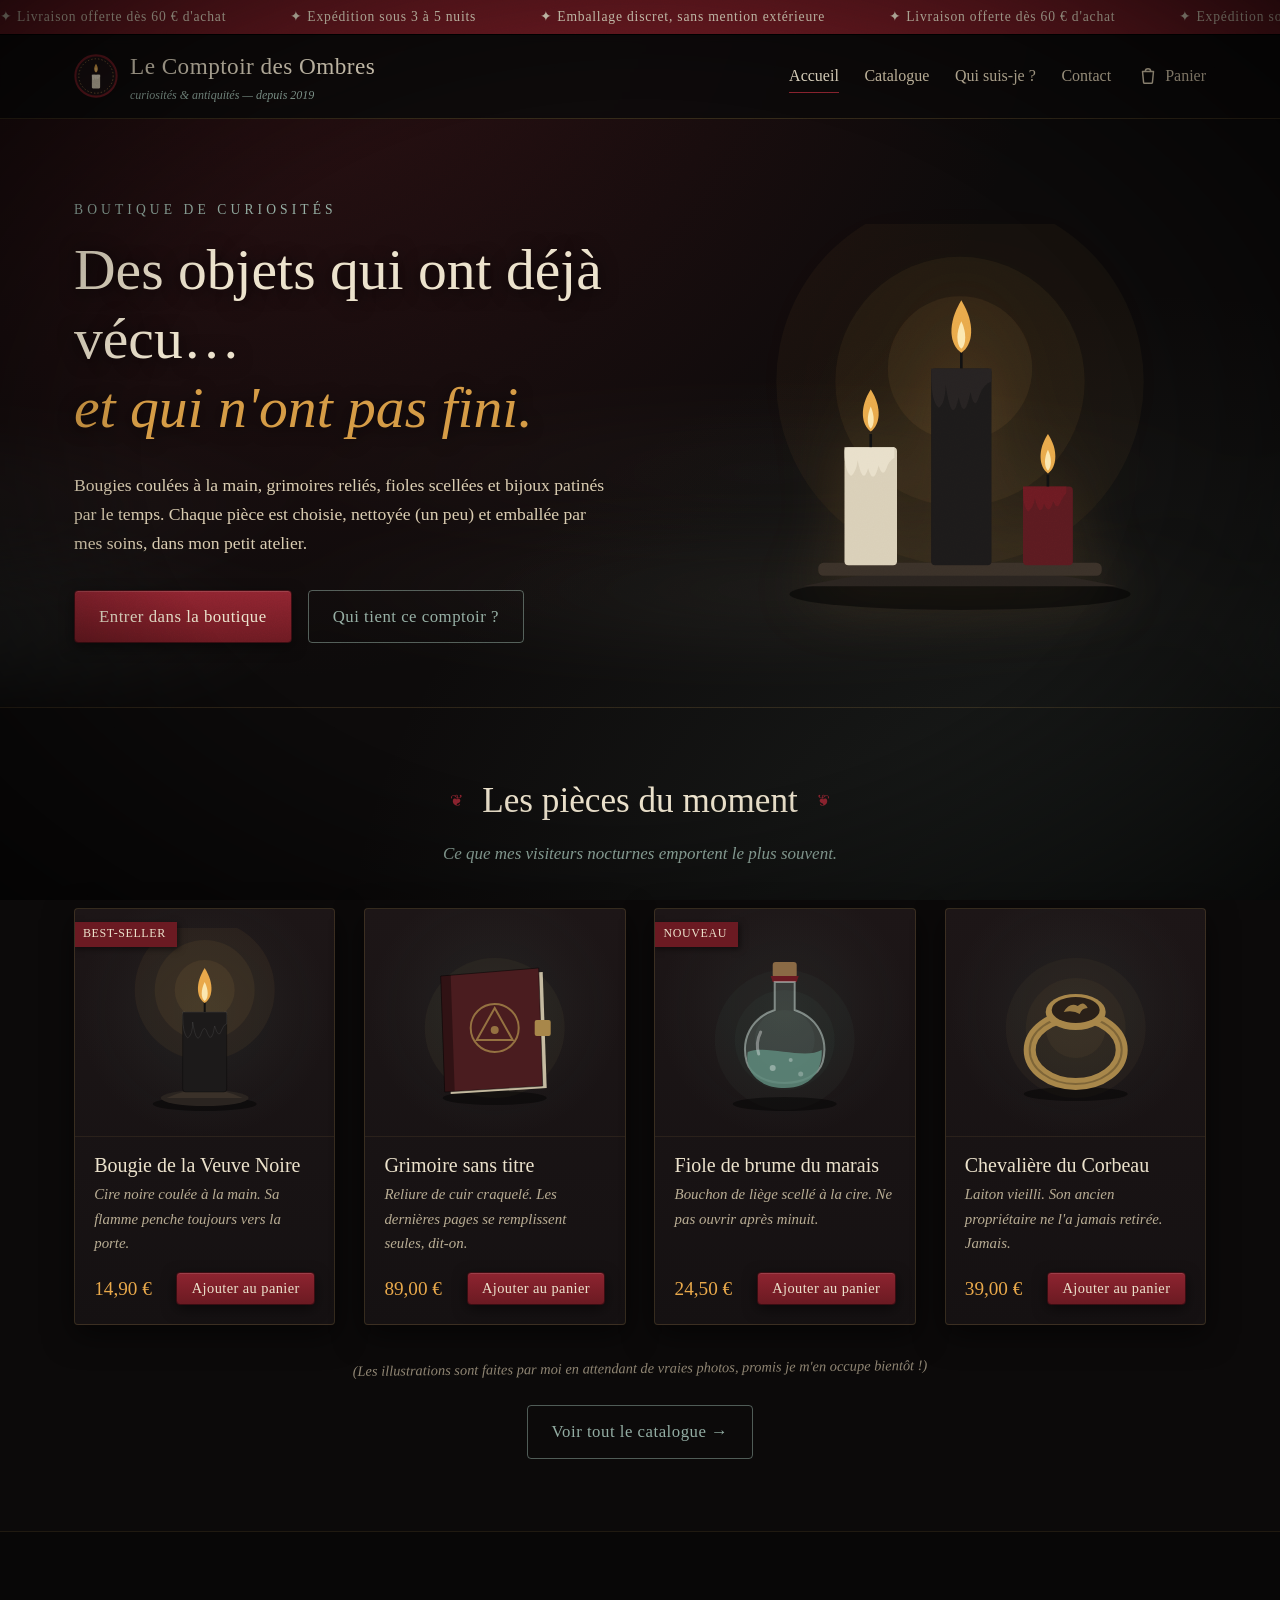
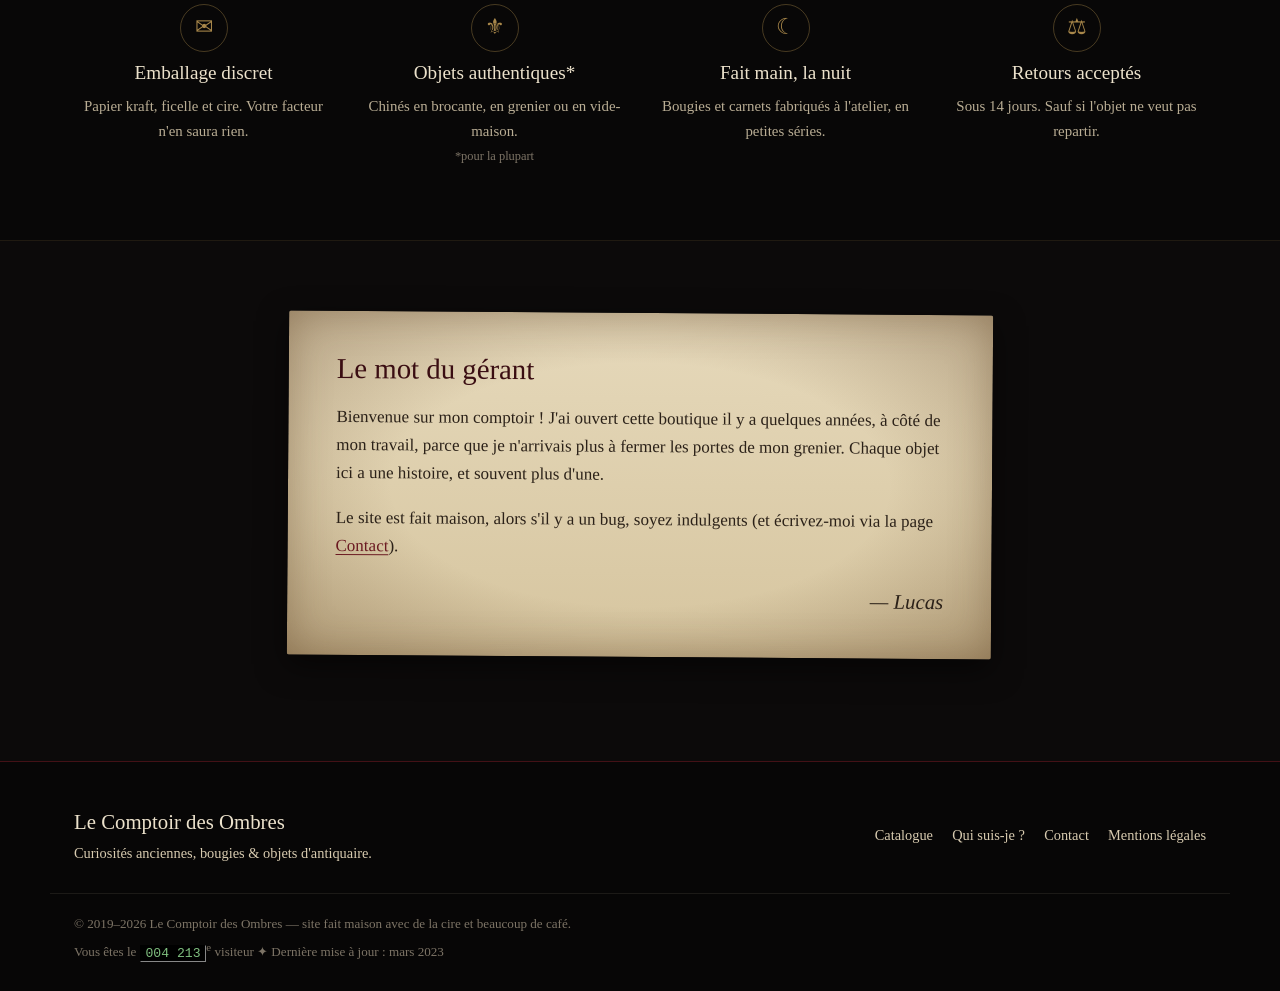
==== boutique/index.html @ b3c8a5d5 "Page E-commerce YDAYS Ynov B3" ====
<!DOCTYPE html>
<html lang="fr">
<head>
  <meta charset="UTF-8">
  <meta name="viewport" content="width=device-width, initial-scale=1.0">
  <title>Le Comptoir des Ombres — Curiosités anciennes &amp; objets d'antiquaire</title>
  <meta name="description" content="Bougies, grimoires, fioles et bijoux vieillis. Des objets qui ont déjà vécu.">
  <link rel="icon" href="img/logo.svg" type="image/svg+xml">
  <link rel="stylesheet" href="css/style.css">
</head>
<body>

  <!-- ===== Bandeau défilant (promo) ===== -->
  <div class="bandeau-promo" aria-label="Informations livraison">
    <div class="bandeau-defile">
      <span>✦ Livraison offerte dès 60 € d'achat</span>
      <span>✦ Expédition sous 3 à 5 nuits</span>
      <span>✦ Emballage discret, sans mention extérieure</span>
      <span>✦ Livraison offerte dès 60 € d'achat</span>
      <span>✦ Expédition sous 3 à 5 nuits</span>
      <span>✦ Emballage discret, sans mention extérieure</span>
    </div>
  </div>

  <!-- ===== En-tête : logo, menu, panier ===== -->
  <header class="entete">
    <div class="conteneur entete-interieur">
      <a class="logo" href="index.html">
        <img src="img/logo.svg" alt="" width="44" height="44">
        <span class="logo-texte">
          <span class="logo-nom">Le Comptoir des Ombres</span>
          <span class="logo-sous">curiosités &amp; antiquités — depuis 2019</span>
        </span>
      </a>

      <button class="bouton-menu" type="button" aria-expanded="false" aria-controls="nav-principale">
        <span aria-hidden="true">☰</span> Menu
      </button>

      <nav class="nav-principale" id="nav-principale" aria-label="Navigation principale">
        <a href="index.html">Accueil</a>
        <a href="catalogue.html">Catalogue</a>
        <a href="a-propos.html">Qui suis-je ?</a>
        <a href="contact.html">Contact</a>
        <a class="lien-panier" href="panier.html" aria-label="Panier">
          <svg viewBox="0 0 24 24" width="22" height="22" aria-hidden="true">
            <path d="M6 7h12l-1.2 12.2a1 1 0 0 1-1 .8H8.2a1 1 0 0 1-1-.8Z M9 7a3 3 0 0 1 6 0"
                  fill="none" stroke="currentColor" stroke-width="1.6" stroke-linejoin="round"/>
          </svg>
          Panier
          <span class="pastille" data-compteur-panier hidden>0</span>
        </a>
      </nav>
    </div>
  </header>

  <main>

    <!-- ===== Bannière principale ===== -->
    <section class="banniere">
      <!-- couches de brume animées en CSS -->
      <div class="brume brume-1" aria-hidden="true"></div>
      <div class="brume brume-2" aria-hidden="true"></div>

      <div class="conteneur banniere-interieur">
        <div class="banniere-texte">
          <p class="surtitre">Boutique de curiosités</p>
          <h1>Des objets qui ont déjà vécu…<br><em>et qui n'ont pas fini.</em></h1>
          <p class="banniere-intro">
            Bougies coulées à la main, grimoires reliés, fioles scellées et bijoux
            patinés par le temps. Chaque pièce est choisie, nettoyée (un peu) et
            emballée par mes soins, dans mon petit atelier.
          </p>
          <div class="banniere-actions">
            <a class="bouton" href="catalogue.html">Entrer dans la boutique</a>
            <a class="bouton bouton-discret" href="a-propos.html">Qui tient ce comptoir ?</a>
          </div>
        </div>

        <!-- Trois bougies dessinées en SVG, flammes animées -->
        <div class="banniere-bougies" aria-hidden="true">
          <svg viewBox="0 0 320 300" xmlns="http://www.w3.org/2000/svg">
            <!-- halo -->
            <circle cx="160" cy="120" r="140" fill="#f2b35a" opacity=".04"/>
            <circle cx="160" cy="120" r="95" fill="#f2b35a" opacity=".05"/>
            <circle cx="160" cy="110" r="55" fill="#f2b35a" opacity=".06"/>
            <!-- bougeoir -->
            <ellipse cx="160" cy="282" rx="130" ry="12" fill="#000" opacity=".5"/>
            <path d="M40 276 Q160 248 280 276 Z" fill="#2a2420"/>
            <rect x="52" y="258" width="216" height="10" rx="4" fill="#3a3129"/>
            <!-- bougie gauche -->
            <rect x="72" y="170" width="40" height="90" rx="3" fill="#d9cfb8"/>
            <path d="M72 174 q0 14 5 18 q4-3 5-12 q4 20 8 6 q4 14 8 -2 q3 10 6 2 q2-6 6-8 V170 H72 Z" fill="#e8dfca"/>
            <line x1="92" y1="170" x2="92" y2="160" stroke="#111" stroke-width="2"/>
            <g class="flamme flamme-a">
              <path d="M92 126 C83 140 85 153 92 158 C99 153 101 140 92 126 Z" fill="#e9a94b"/>
              <path d="M92 139 C89 146 89 153 92 156 C95 153 95 146 92 139 Z" fill="#fbe7b0"/>
            </g>
            <!-- bougie centrale (noire, plus haute) -->
            <rect x="138" y="110" width="46" height="150" rx="3" fill="#1c1a1a"/>
            <path d="M138 114 q0 22 6 26 q5-4 5-18 q5 34 10 10 q4 20 9 -4 q3 16 7 2 q3-8 9-10 V110 H138 Z" fill="#262222"/>
            <line x1="161" y1="110" x2="161" y2="98" stroke="#111" stroke-width="2"/>
            <g class="flamme flamme-b">
              <path d="M161 58 C150 76 152 92 161 98 C170 92 172 76 161 58 Z" fill="#e9a94b"/>
              <path d="M161 74 C157 82 157 92 161 95 C165 92 165 82 161 74 Z" fill="#fbe7b0"/>
            </g>
            <!-- bougie droite (bordeaux, courte) -->
            <rect x="208" y="200" width="38" height="60" rx="3" fill="#5a1a20"/>
            <path d="M208 204 q0 12 4 15 q4-3 5-10 q4 16 7 4 q4 10 7 -2 q3 8 6 0 q2-4 4-6 V200 H208 Z" fill="#6b1a22"/>
            <line x1="227" y1="200" x2="227" y2="191" stroke="#111" stroke-width="2"/>
            <g class="flamme flamme-c">
              <path d="M227 160 C219 172 220 185 227 190 C234 185 235 172 227 160 Z" fill="#e9a94b"/>
              <path d="M227 172 C224 178 224 185 227 188 C230 185 230 178 227 172 Z" fill="#fbe7b0"/>
            </g>
          </svg>
        </div>
      </div>
    </section>

    <!-- ===== Produits phares (remplis par js/main.js depuis data/products.js) ===== -->
    <section class="section">
      <div class="conteneur">
        <header class="section-titre">
          <h2>Les pièces du moment</h2>
          <p>Ce que mes visiteurs nocturnes emportent le plus souvent.</p>
        </header>

        <div class="grille-produits" data-produits-phares>
          <!-- les cartes produits sont insérées ici en JavaScript -->
          <noscript><p>Activez JavaScript pour afficher les produits.</p></noscript>
        </div>

        <p class="note-manuscrite">
          (Les illustrations sont faites par moi en attendant de vraies photos, promis je m'en occupe bientôt !)
        </p>

        <div class="centre">
          <a class="bouton bouton-discret" href="catalogue.html">Voir tout le catalogue →</a>
        </div>
      </div>
    </section>

    <!-- ===== Engagements de la boutique (un peu amateurs) ===== -->
    <section class="section section-sombre">
      <div class="conteneur grille-engagements">
        <div class="engagement">
          <span class="engagement-icone" aria-hidden="true">✉</span>
          <h3>Emballage discret</h3>
          <p>Papier kraft, ficelle et cire. Votre facteur n'en saura rien.</p>
        </div>
        <div class="engagement">
          <span class="engagement-icone" aria-hidden="true">⚜</span>
          <h3>Objets authentiques*</h3>
          <p>Chinés en brocante, en grenier ou en vide-maison.<br><small>*pour la plupart</small></p>
        </div>
        <div class="engagement">
          <span class="engagement-icone" aria-hidden="true">☾</span>
          <h3>Fait main, la nuit</h3>
          <p>Bougies et carnets fabriqués à l'atelier, en petites séries.</p>
        </div>
        <div class="engagement">
          <span class="engagement-icone" aria-hidden="true">⚖</span>
          <h3>Retours acceptés</h3>
          <p>Sous 14 jours. Sauf si l'objet ne veut pas repartir.</p>
        </div>
      </div>
    </section>

    <!-- ===== Petit mot du gérant ===== -->
    <section class="section">
      <div class="conteneur mot-gerant">
        <div class="parchemin">
          <h2>Le mot du gérant</h2>
          <p>
            Bienvenue sur mon comptoir ! J'ai ouvert cette boutique il y a quelques
            années, à côté de mon travail, parce que je n'arrivais plus à fermer
            les portes de mon grenier. Chaque objet ici a une histoire, et souvent
            plus d'une.
          </p>
          <p>
            Le site est fait maison, alors s'il y a un bug, soyez indulgents
            (et écrivez-moi via la page <a href="contact.html">Contact</a>).
          </p>
          <p class="signature">— Lucas</p>
        </div>
      </div>
    </section>

  </main>

  <!-- ===== Pied de page ===== -->
  <footer class="pied">
    <div class="conteneur pied-interieur">
      <div>
        <p class="pied-nom">Le Comptoir des Ombres</p>
        <p>Curiosités anciennes, bougies &amp; objets d'antiquaire.</p>
      </div>
      <nav aria-label="Liens du pied de page">
        <a href="catalogue.html">Catalogue</a>
        <a href="a-propos.html">Qui suis-je ?</a>
        <a href="contact.html">Contact</a>
        <a href="mentions-legales.html">Mentions légales</a>
      </nav>
    </div>
    <div class="conteneur pied-bas">
      <p>© 2019–<span data-annee>2026</span> Le Comptoir des Ombres — site fait maison avec de la cire et beaucoup de café.</p>
      <p class="compteur-visites">Vous êtes le <span>004 213</span><sup>e</sup> visiteur ✦ Dernière mise à jour : mars 2023</p>
    </div>
  </footer>

  <!-- Scripts : données d'abord, puis dessins, puis logique -->
  <script src="data/products.js"></script>
  <script src="js/illustrations.js"></script>
  <script src="js/main.js"></script>
</body>
</html>
---- boutique/css/style.css ----
/* ==========================================================================
   Le Comptoir des Ombres — Feuille de style commune
   --------------------------------------------------------------------------
   Sommaire :
     1. Polices
     2. Variables (couleurs, tailles)
     3. Base, texture de papier, vignettage
     4. Bandeau promo + en-tête + menu
     5. Boutons
     6. Bannière d'accueil (brume, bougies)
     7. Sections, cartes produits
     8. Engagements, mot du gérant
     9. Pied de page, toast
    10. Responsive
    11. Accessibilité : réduction des animations
   ========================================================================== */


/* ---------- 1. Polices ----------
   Aucune police téléchargée : on utilise des polices à empattements déjà
   présentes sur la plupart des ordinateurs (Garamond, Palatino, Georgia...).
   Pour une police plus "ancienne", déposer un fichier libre de droits
   (ex. IM Fell English, licence OFL) dans boutique/fonts/ puis décommenter :

@font-face {
  font-family: "IM Fell English";
  src: url("../fonts/IMFellEnglish-Regular.woff2") format("woff2");
  font-display: swap;
}
*/


/* ---------- 2. Variables ---------- */
:root {
  /* couleurs */
  --noir:          #0c0a0a;
  --noir-doux:     #151112;
  --brun-nuit:     #1d1617;
  --bordeaux:      #6b1a22;
  --bordeaux-vif:  #8e2430;
  --vert-de-gris:  #5f7f74;
  --vert-pale:     #93ada3;
  --parchemin:     #d8cbb0;
  --parchemin-pale:#ece2cc;
  --or-vieilli:    #a8874a;
  --flamme:        #e9a94b;

  /* typographie */
  --police-titre: "IM Fell English", "Garamond", "EB Garamond", "Palatino Linotype", "Book Antiqua", Palatino, Georgia, serif;
  --police-texte: "Palatino Linotype", "Book Antiqua", Palatino, Georgia, "Times New Roman", serif;

  /* mise en page */
  --largeur-max: 1180px;
  --rayon: 4px;
  --ombre: 0 10px 30px rgba(0, 0, 0, .55);
}


/* ---------- 3. Base ---------- */
*,
*::before,
*::after { box-sizing: border-box; }

html { scroll-behavior: smooth; }

body {
  margin: 0;
  min-height: 100vh;
  font-family: var(--police-texte);
  font-size: 17px;
  line-height: 1.65;
  color: var(--parchemin);
  background-color: var(--noir);
  /* lueur bordeaux en haut + lueur verdâtre en bas */
  background-image:
    radial-gradient(ellipse at 20% -10%, rgba(107, 26, 34, .35), transparent 55%),
    radial-gradient(ellipse at 90% 110%, rgba(95, 127, 116, .18), transparent 50%);
  background-attachment: fixed;
}

/* Texture de papier vieilli : bruit généré en SVG (aucun fichier externe) */
body::before {
  content: "";
  position: fixed;
  inset: 0;
  pointer-events: none;
  z-index: 100;
  opacity: .09;
  mix-blend-mode: overlay;
  background-image: url("data:image/svg+xml;utf8,<svg xmlns='http://www.w3.org/2000/svg' width='220' height='220'><filter id='b'><feTurbulence type='fractalNoise' baseFrequency='.85' numOctaves='3' stitchTiles='stitch'/><feColorMatrix values='0 0 0 0 .85  0 0 0 0 .75  0 0 0 0 .6  0 0 0 1 0'/></filter><rect width='100%' height='100%' filter='url(%23b)'/></svg>");
}

/* Vignettage : les bords de l'écran sont assombris */
body::after {
  content: "";
  position: fixed;
  inset: 0;
  pointer-events: none;
  z-index: 99;
  background: radial-gradient(ellipse at center, transparent 55%, rgba(0, 0, 0, .7) 100%);
}

img, svg { max-width: 100%; display: block; }

a { color: var(--vert-pale); text-underline-offset: 3px; }
a:hover { color: var(--parchemin-pale); }

:focus-visible {
  outline: 2px dashed var(--flamme);
  outline-offset: 3px;
}

h1, h2, h3 {
  font-family: var(--police-titre);
  font-weight: normal;
  line-height: 1.2;
  color: var(--parchemin-pale);
  margin: 0 0 .5em;
}

.conteneur {
  width: 100%;
  max-width: var(--largeur-max);
  margin-inline: auto;
  padding-inline: 24px;
}

.centre { text-align: center; }


/* ---------- 4. Bandeau promo, en-tête, menu ---------- */

/* Bandeau qui défile en boucle (le contenu est doublé dans le HTML) */
.bandeau-promo {
  overflow: hidden;
  background: var(--bordeaux);
  color: var(--parchemin-pale);
  font-size: .85rem;
  letter-spacing: .06em;
  border-bottom: 1px solid #000;
}
.bandeau-defile {
  display: flex;
  gap: 4rem;
  width: max-content;
  padding: .35rem 0;
  animation: defile 40s linear infinite;
}
@keyframes defile {
  from { transform: translateX(0); }
  to   { transform: translateX(-50%); }
}

.entete {
  position: sticky;
  top: env(safe-area-inset-top, 0px);
  z-index: 50;
  background: rgba(12, 10, 10, .92);
  border-bottom: 1px solid rgba(168, 135, 74, .25);
  backdrop-filter: blur(4px);
}
.entete-interieur {
  display: flex;
  align-items: center;
  justify-content: space-between;
  gap: 1rem;
  padding-block: .8rem;
}

.logo {
  display: flex;
  align-items: center;
  gap: .75rem;
  text-decoration: none;
  color: inherit;
}
.logo-texte { display: flex; flex-direction: column; }
.logo-nom {
  font-family: var(--police-titre);
  font-size: 1.45rem;
  color: var(--parchemin-pale);
  letter-spacing: .02em;
}
.logo-sous {
  font-size: .75rem;
  font-style: italic;
  color: var(--vert-pale);
}

.nav-principale {
  display: flex;
  align-items: center;
  gap: 1.6rem;
}
.nav-principale a {
  color: var(--parchemin);
  text-decoration: none;
  font-size: 1rem;
  padding-block: .2rem;
  border-bottom: 1px solid transparent;
  transition: color .2s, border-color .2s;
}
.nav-principale a:hover,
.nav-principale a[aria-current="page"] {
  color: var(--parchemin-pale);
  border-bottom-color: var(--bordeaux-vif);
}

.lien-panier {
  position: relative;
  display: inline-flex;
  align-items: center;
  gap: .4rem;
}
.pastille {
  min-width: 1.3rem;
  height: 1.3rem;
  padding: 0 .3rem;
  border-radius: 999px;
  background: var(--bordeaux-vif);
  color: #fff;
  font-size: .75rem;
  line-height: 1.3rem;
  text-align: center;
  font-family: Georgia, serif;
}

/* bouton du menu mobile : caché sur grand écran */
.bouton-menu {
  display: none;
  background: none;
  border: 1px solid rgba(216, 203, 176, .35);
  color: var(--parchemin);
  font: inherit;
  padding: .3rem .8rem;
  border-radius: var(--rayon);
  cursor: pointer;
}


/* ---------- 5. Boutons ---------- */
.bouton {
  display: inline-block;
  padding: .75rem 1.5rem;
  font-family: var(--police-titre);
  font-size: 1.05rem;
  letter-spacing: .03em;
  color: var(--parchemin-pale);
  background: linear-gradient(180deg, var(--bordeaux-vif), var(--bordeaux));
  border: 1px solid #3a0d12;
  border-radius: var(--rayon);
  box-shadow: inset 0 1px 0 rgba(255, 255, 255, .12), 0 4px 14px rgba(0, 0, 0, .5);
  text-decoration: none;
  cursor: pointer;
  transition: filter .2s, transform .2s;
}
.bouton:hover { filter: brightness(1.15); color: #fff; transform: translateY(-1px); }
.bouton:active { transform: translateY(0); }

.bouton-discret {
  background: transparent;
  border-color: rgba(147, 173, 163, .5);
  color: var(--vert-pale);
  box-shadow: none;
}
.bouton-discret:hover { border-color: var(--vert-pale); color: var(--parchemin-pale); }

.bouton-petit { padding: .45rem .9rem; font-size: .9rem; }


/* ---------- 6. Bannière d'accueil ---------- */
.banniere {
  position: relative;
  overflow: hidden;
  padding-block: 5rem 4rem;
  border-bottom: 1px solid rgba(168, 135, 74, .2);
}
.banniere-interieur {
  position: relative;
  z-index: 2;
  display: grid;
  grid-template-columns: 1.2fr 1fr;
  align-items: center;
  gap: 3rem;
}

.surtitre {
  margin: 0 0 .8rem;
  font-size: .85rem;
  text-transform: uppercase;
  letter-spacing: .3em;
  color: var(--vert-pale);
}
.banniere h1 {
  font-size: clamp(2.2rem, 4.5vw, 3.6rem);
  text-shadow: 0 2px 18px rgba(0, 0, 0, .8);
}
.banniere h1 em {
  color: var(--flamme);
  font-style: italic;
  opacity: .9;
}
.banniere-intro {
  max-width: 34rem;
  font-size: 1.1rem;
  color: var(--parchemin);
}
.banniere-actions {
  display: flex;
  flex-wrap: wrap;
  gap: 1rem;
  margin-top: 2rem;
}

.banniere-bougies svg {
  width: 100%;
  max-width: 420px;
  margin-inline: auto;
  filter: drop-shadow(0 0 30px rgba(233, 169, 75, .15));
}

/* Brume : deux grandes nappes floues qui dérivent lentement */
.brume {
  position: absolute;
  left: -50%;
  width: 200%;
  height: 60%;
  pointer-events: none;
  z-index: 1;
  filter: blur(30px);
  opacity: .5;
  background:
    radial-gradient(ellipse 25% 40% at 20% 60%, rgba(147, 173, 163, .28), transparent 70%),
    radial-gradient(ellipse 30% 35% at 55% 50%, rgba(216, 203, 176, .14), transparent 70%),
    radial-gradient(ellipse 20% 45% at 85% 65%, rgba(147, 173, 163, .22), transparent 70%);
}
.brume-1 { bottom: -10%; animation: derive 55s ease-in-out infinite alternate; }
.brume-2 { bottom: 10%; opacity: .3; animation: derive 75s ease-in-out infinite alternate-reverse; }
@keyframes derive {
  from { transform: translateX(-8%); }
  to   { transform: translateX(8%); }
}

/* Flammes qui vacillent (utilisé aussi dans les dessins de produits) */
.flamme {
  transform-box: fill-box;
  transform-origin: 50% 100%;
  animation: vacille 2.4s ease-in-out infinite;
}
.flamme-b { animation-duration: 3.1s; animation-delay: -.8s; }
.flamme-c { animation-duration: 2.7s; animation-delay: -1.6s; }
@keyframes vacille {
  0%, 100% { transform: scale(1, 1) rotate(0deg); opacity: 1; }
  20%      { transform: scale(.96, 1.04) rotate(-2deg); opacity: .92; }
  45%      { transform: scale(1.03, .95) rotate(1.5deg); opacity: 1; }
  70%      { transform: scale(.98, 1.06) rotate(-1deg); opacity: .88; }
}


/* ---------- 7. Sections et cartes produits ---------- */
.section { padding-block: 4.5rem; }
.section-sombre {
  background: rgba(0, 0, 0, .35);
  border-block: 1px solid rgba(168, 135, 74, .15);
}

.section-titre {
  text-align: center;
  margin-bottom: 2.5rem;
}
.section-titre h2 {
  font-size: 2.2rem;
  display: inline-block;
  position: relative;
}
/* petits ornements de chaque côté du titre */
.section-titre h2::before,
.section-titre h2::after {
  content: "❦";
  font-size: 1rem;
  color: var(--bordeaux-vif);
  position: absolute;
  top: 50%;
  transform: translateY(-50%);
}
.section-titre h2::before { left: -2rem; }
.section-titre h2::after  { right: -2rem; transform: translateY(-50%) scaleX(-1); }
.section-titre p { margin: 0; font-style: italic; color: var(--vert-pale); }

.grille-produits {
  display: grid;
  grid-template-columns: repeat(auto-fill, minmax(240px, 1fr));
  gap: 1.8rem;
}

.carte-produit {
  position: relative;
  display: flex;
  flex-direction: column;
  background: linear-gradient(180deg, var(--brun-nuit), var(--noir-doux));
  border: 1px solid rgba(168, 135, 74, .22);
  border-radius: var(--rayon);
  box-shadow: var(--ombre);
  overflow: hidden;
  transition: transform .3s, border-color .3s;
}
.carte-produit:hover {
  transform: translateY(-4px);
  border-color: rgba(142, 36, 48, .7);
}

.carte-visuel {
  display: block;
  padding: 1.2rem 1.5rem .5rem;
  background: radial-gradient(circle at 50% 45%, rgba(95, 127, 116, .12), transparent 70%);
  border-bottom: 1px solid rgba(168, 135, 74, .12);
}
.carte-visuel svg {
  width: 100%;
  aspect-ratio: 1;
  max-height: 200px;
  transition: transform .4s;
}
.carte-produit:hover .carte-visuel svg { transform: scale(1.04); }

.carte-corps {
  display: flex;
  flex-direction: column;
  flex: 1;
  padding: 1rem 1.2rem 1.2rem;
}
.carte-corps h3 { font-size: 1.25rem; margin-bottom: .3rem; }
.carte-corps h3 a { color: inherit; text-decoration: none; }
.carte-corps h3 a:hover { color: var(--flamme); }

.carte-desc {
  flex: 1;
  margin: 0 0 1rem;
  font-size: .93rem;
  font-style: italic;
  color: #b9ad94;
}
.carte-pied {
  display: flex;
  align-items: center;
  justify-content: space-between;
  gap: .6rem;
  flex-wrap: wrap;
}
.prix {
  font-family: Georgia, serif;
  font-size: 1.2rem;
  color: var(--flamme);
}

.badge {
  position: absolute;
  top: .8rem;
  left: -.2rem;
  z-index: 1;
  padding: .15rem .7rem;
  font-size: .75rem;
  letter-spacing: .05em;
  text-transform: uppercase;
  color: var(--parchemin-pale);
  background: var(--bordeaux);
  box-shadow: 2px 2px 6px rgba(0, 0, 0, .5);
}

/* petite note écrite "à la main" sous les produits */
.note-manuscrite {
  margin: 2rem auto 1.5rem;
  max-width: 40rem;
  text-align: center;
  font-size: .9rem;
  font-style: italic;
  color: #8f8573;
  transform: rotate(-.6deg);
}


/* ---------- 8. Engagements et mot du gérant ---------- */
.grille-engagements {
  display: grid;
  grid-template-columns: repeat(4, 1fr);
  gap: 2rem;
  text-align: center;
}
.engagement-icone {
  display: inline-grid;
  place-items: center;
  width: 3rem;
  height: 3rem;
  margin-bottom: .6rem;
  font-size: 1.4rem;
  color: var(--or-vieilli);
  border: 1px solid rgba(168, 135, 74, .4);
  border-radius: 50%;
}
.engagement h3 { font-size: 1.2rem; }
.engagement p { margin: 0; font-size: .93rem; color: #b9ad94; }
.engagement small { color: #7d7466; }

.mot-gerant { display: flex; justify-content: center; }

/* encart façon vieux papier (lisible : texte foncé sur fond clair) */
.parchemin {
  max-width: 44rem;
  padding: 2.5rem 3rem;
  color: #2b2118;
  background:
    radial-gradient(ellipse at center, transparent 50%, rgba(90, 60, 30, .35) 100%),
    linear-gradient(180deg, #e6d9bb, #d6c59f);
  border-radius: 2px;
  box-shadow: var(--ombre), inset 0 0 40px rgba(90, 60, 30, .35);
  transform: rotate(.4deg);
}
.parchemin h2 { color: #3a0d12; font-size: 1.8rem; }
.parchemin a { color: var(--bordeaux); }
.signature {
  margin-bottom: 0;
  text-align: right;
  font-family: var(--police-titre);
  font-size: 1.3rem;
  font-style: italic;
}


/* ---------- 9. Pied de page et toast ---------- */
.pied {
  margin-top: 2rem;
  padding-top: 2.5rem;
  padding-bottom: calc(1.5rem + env(safe-area-inset-bottom, 0px));
  background: #070606;
  border-top: 1px solid rgba(107, 26, 34, .6);
  font-size: .9rem;
}
.pied-interieur {
  display: flex;
  justify-content: space-between;
  flex-wrap: wrap;
  gap: 1.5rem;
  padding-bottom: 1.5rem;
  border-bottom: 1px solid rgba(216, 203, 176, .1);
}
.pied-nom { font-family: var(--police-titre); font-size: 1.3rem; color: var(--parchemin-pale); margin: 0; }
.pied-interieur p { margin: .2rem 0; }
.pied nav { display: flex; flex-wrap: wrap; gap: 1.2rem; align-items: center; }
.pied nav a { color: var(--parchemin); text-decoration: none; }
.pied nav a:hover { color: var(--flamme); }
.pied-bas { padding-top: 1rem; color: #7d7466; font-size: .82rem; }
.pied-bas p { margin: .2rem 0; }
.compteur-visites span {
  font-family: "Courier New", monospace;
  background: #000;
  color: #7fbf7f;
  padding: 0 .3rem;
  border: 1px inset #333;
}

/* Message temporaire "ajouté au panier" */
.toast {
  position: fixed;
  left: 50%;
  bottom: calc(1.5rem + env(safe-area-inset-bottom, 0px));
  z-index: 200;
  max-width: calc(100% - 32px);
  padding: .8rem 1.4rem;
  color: var(--parchemin-pale);
  background: var(--brun-nuit);
  border: 1px solid var(--bordeaux-vif);
  border-radius: var(--rayon);
  box-shadow: var(--ombre);
  opacity: 0;
  transform: translate(-50%, 20px);
  transition: opacity .3s, transform .3s;
  pointer-events: none;
}
.toast.visible { opacity: 1; transform: translate(-50%, 0); }


/* ---------- 10. Responsive ---------- */
@media (max-width: 980px) {
  .banniere-interieur { grid-template-columns: 1fr; text-align: center; }
  .banniere-intro { margin-inline: auto; }
  .banniere-actions { justify-content: center; }
  .banniere-bougies svg { max-width: 300px; }
  .grille-engagements { grid-template-columns: repeat(2, 1fr); }
}

@media (max-width: 760px) {
  body { font-size: 16px; }
  .conteneur { padding-inline: 16px; }

  /* menu repliable */
  .bouton-menu { display: inline-block; }
  .entete-interieur { flex-wrap: wrap; }
  .nav-principale {
    display: none;
    width: 100%;
    flex-direction: column;
    align-items: flex-start;
    gap: .6rem;
    padding-top: .6rem;
  }
  .nav-principale.ouverte { display: flex; }

  .logo-nom { font-size: 1.15rem; }
  .logo-sous { display: none; }

  .banniere { padding-block: 3rem 2.5rem; }
  .section { padding-block: 3rem; }
  .parchemin { padding: 1.8rem 1.4rem; transform: none; }
  .section-titre h2 { font-size: 1.8rem; }
}

@media (max-width: 480px) {
  .grille-engagements { grid-template-columns: 1fr; }
  .section-titre h2::before,
  .section-titre h2::after { display: none; }
}


/* ---------- 11. Réduction des animations ----------
   Si l'utilisateur a demandé moins d'animations dans son système,
   on fige flammes, brume et bandeau. */
@media (prefers-reduced-motion: reduce) {
  *, *::before, *::after {
    animation: none !important;
    transition: none !important;
  }
  html { scroll-behavior: auto; }
}
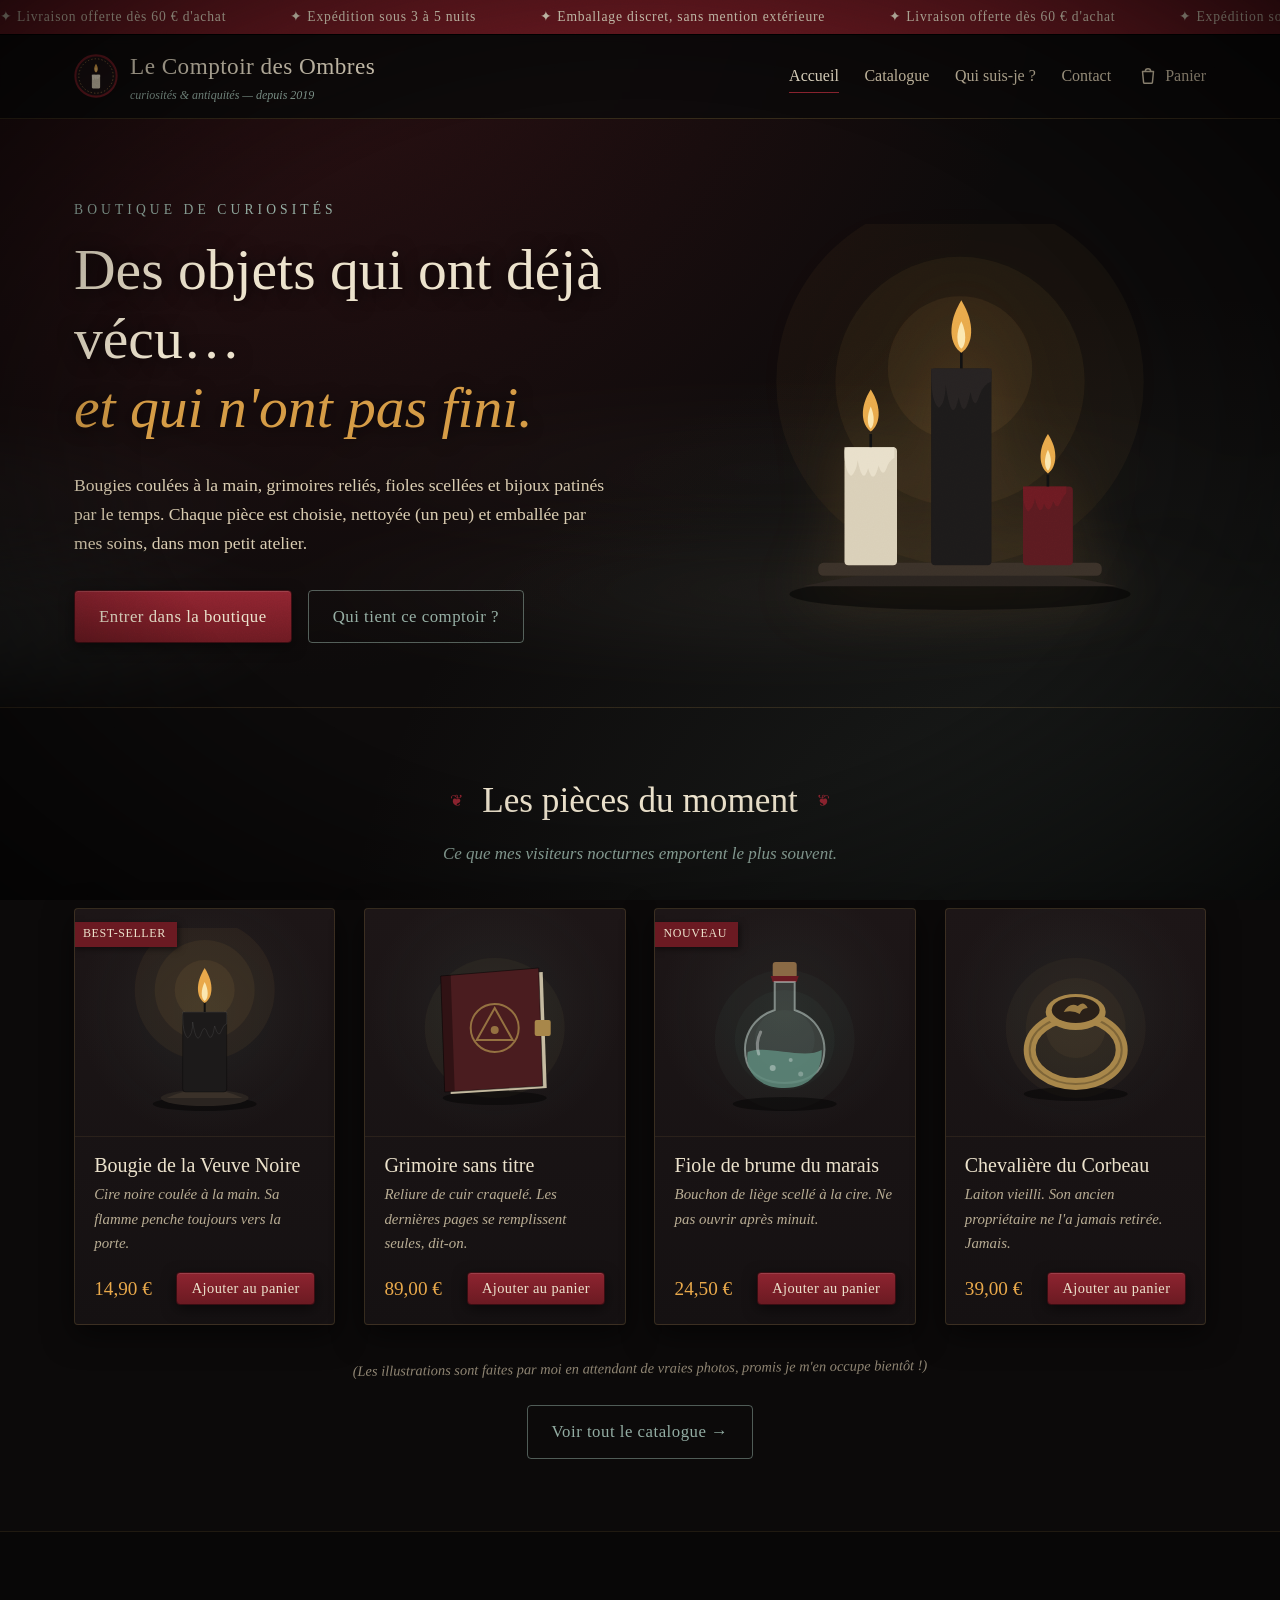
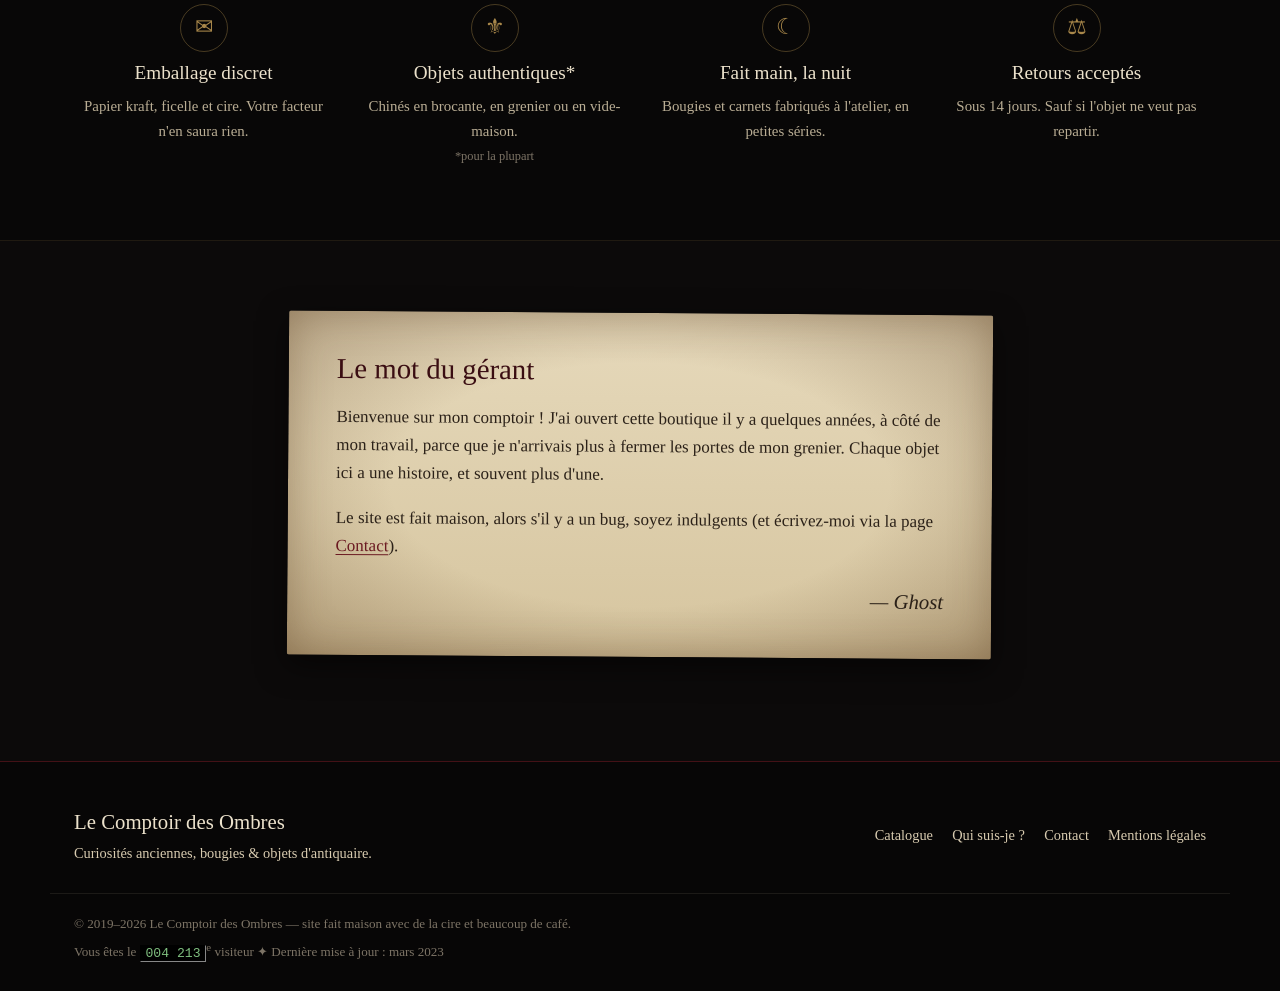
==== commit f3505289: "Page E-commerce YDAYS Ynov B3" ====
--- a/boutique/index.html
+++ b/boutique/index.html
@@ -181,7 +181,7 @@
             Le site est fait maison, alors s'il y a un bug, soyez indulgents
             (et écrivez-moi via la page <a href="contact.html">Contact</a>).
           </p>
-          <p class="signature">— Lucas</p>
+          <p class="signature">— Ghost</p>
         </div>
       </div>
     </section>
--- a/boutique/css/style.css
+++ b/boutique/css/style.css
@@ -579,6 +579,319 @@
 .toast.visible { opacity: 1; transform: translate(-50%, 0); }
 
 
+/* ---------- 9 bis. Page catalogue ---------- */
+.entete-page {
+  padding-block: 3.5rem 1rem;
+  text-align: center;
+}
+.entete-page h1 { font-size: clamp(2.2rem, 5vw, 3.2rem); }
+.entete-page-intro {
+  max-width: 36rem;
+  margin: 0 auto;
+  font-style: italic;
+  color: var(--vert-pale);
+}
+.fil-ariane { margin: 0 0 .8rem; font-size: .85rem; color: #8f8573; }
+.fil-ariane a { color: #b9ad94; }
+
+.section-catalogue { padding-top: 2rem; }
+
+.filtres {
+  display: grid;
+  gap: 1.2rem;
+  margin-bottom: 1.5rem;
+  padding: 1.3rem 1.5rem;
+  background: rgba(0, 0, 0, .3);
+  border: 1px solid rgba(168, 135, 74, .2);
+  border-radius: var(--rayon);
+}
+.filtres-ligne {
+  display: grid;
+  grid-template-columns: 1fr minmax(180px, 240px);
+  gap: 1rem;
+}
+.champ { display: grid; gap: .3rem; }
+.champ-libelle {
+  font-size: .78rem;
+  letter-spacing: .08em;
+  text-transform: uppercase;
+  color: var(--or-vieilli);
+}
+.champ input,
+.champ select {
+  width: 100%;
+  padding: .6rem .8rem;
+  font: inherit;
+  font-size: 1rem;
+  color: var(--parchemin-pale);
+  background: var(--noir-doux);
+  border: 1px solid rgba(168, 135, 74, .35);
+  border-radius: var(--rayon);
+}
+.champ input::placeholder { color: #7d7466; font-style: italic; }
+.champ input:focus,
+.champ select:focus { border-color: var(--flamme); outline: none; }
+
+.filtres-categories { margin: 0; padding: 0; border: 0; min-width: 0; }
+.filtres-categories legend { padding: 0; margin-bottom: .5rem; }
+.puces { display: flex; flex-wrap: wrap; gap: .5rem; }
+.puce {
+  padding: .4rem .9rem;
+  font: inherit;
+  font-size: .92rem;
+  color: var(--parchemin);
+  background: transparent;
+  border: 1px solid rgba(147, 173, 163, .35);
+  border-radius: 999px;
+  cursor: pointer;
+  transition: border-color .2s, background-color .2s, color .2s;
+}
+.puce:hover { border-color: var(--vert-pale); color: var(--parchemin-pale); }
+.puce[aria-pressed="true"] {
+  color: var(--parchemin-pale);
+  background: var(--bordeaux);
+  border-color: var(--bordeaux-vif);
+}
+.puce-nombre {
+  margin-left: .2rem;
+  font-size: .78rem;
+  opacity: .7;
+}
+
+.resultat-compte {
+  margin: 0 0 1.2rem;
+  font-size: .9rem;
+  font-style: italic;
+  color: #8f8573;
+}
+
+.catalogue-vide {
+  padding: 3rem 1rem;
+  text-align: center;
+  font-style: italic;
+  color: #b9ad94;
+}
+.catalogue-vide[hidden] { display: none; }
+
+
+/* ---------- 9 ter. Page « Qui suis-je ? » ---------- */
+.presentation {
+  display: grid;
+  grid-template-columns: minmax(220px, 320px) 1fr;
+  gap: 3rem;
+  align-items: start;
+}
+.portrait { margin: 0; }
+.portrait svg {
+  width: 100%;
+  border: 1px solid rgba(168, 135, 74, .3);
+  border-radius: var(--rayon);
+  box-shadow: var(--ombre);
+  transform: rotate(-1.2deg);
+}
+.portrait figcaption {
+  margin-top: .8rem;
+  text-align: center;
+  font-size: .88rem;
+  font-style: italic;
+  color: #8f8573;
+}
+.presentation-texte h2 { font-size: 2rem; }
+.presentation-texte p { max-width: 40rem; }
+.signature-claire { color: var(--parchemin-pale); max-width: 40rem; }
+
+.chronologie {
+  list-style: none;
+  max-width: 46rem;
+  margin: 0 auto;
+  padding: 0;
+  border-left: 1px solid rgba(168, 135, 74, .35);
+}
+.chronologie li {
+  position: relative;
+  display: grid;
+  grid-template-columns: 5rem 1fr;
+  gap: 1rem;
+  padding: 0 0 1.8rem 1.6rem;
+}
+.chronologie li:last-child { padding-bottom: 0; }
+.chronologie li::before {
+  content: "";
+  position: absolute;
+  left: -6px;
+  top: .45rem;
+  width: 11px;
+  height: 11px;
+  background: var(--bordeaux-vif);
+  border: 2px solid var(--noir);
+  border-radius: 50%;
+}
+.chrono-date {
+  font-family: var(--police-titre);
+  font-size: 1.4rem;
+  color: var(--flamme);
+  line-height: 1.3;
+}
+.chronologie h3 { font-size: 1.2rem; margin-bottom: .2rem; }
+.chronologie p { margin: 0; font-size: .95rem; color: #b9ad94; }
+
+.grille-apropos {
+  display: grid;
+  grid-template-columns: 1fr 1fr;
+  gap: 2rem;
+}
+.encart {
+  padding: 1.8rem 2rem;
+  background: linear-gradient(180deg, var(--brun-nuit), var(--noir-doux));
+  border: 1px solid rgba(168, 135, 74, .22);
+  border-radius: var(--rayon);
+  box-shadow: var(--ombre);
+}
+.encart h2 { font-size: 1.6rem; }
+.liste-manies { margin: 0; padding-left: 1.2rem; }
+.liste-manies li { margin-bottom: .5rem; }
+.liste-manies li::marker { content: "✦  "; color: var(--or-vieilli); }
+
+
+/* ---------- 9 quater. Page panier ---------- */
+.section-panier { padding-top: 2rem; }
+.section-panier [hidden] { display: none !important; }
+
+.panier {
+  display: grid;
+  grid-template-columns: 1fr 320px;
+  gap: 2rem;
+  align-items: start;
+}
+.panier-lignes { list-style: none; margin: 0; padding: 0; display: grid; gap: 1rem; }
+.panier-ligne {
+  display: grid;
+  grid-template-columns: 90px 1fr auto auto;
+  align-items: center;
+  gap: 1.2rem;
+  padding: .8rem 1.2rem .8rem .8rem;
+  background: linear-gradient(180deg, var(--brun-nuit), var(--noir-doux));
+  border: 1px solid rgba(168, 135, 74, .22);
+  border-radius: var(--rayon);
+}
+.ligne-visuel {
+  display: block;
+  background: radial-gradient(circle at 50% 45%, rgba(95, 127, 116, .14), transparent 70%);
+}
+.ligne-visuel svg { width: 100%; aspect-ratio: 1; }
+.ligne-infos h3 { font-size: 1.15rem; margin-bottom: .1rem; }
+.ligne-infos h3 a { color: inherit; text-decoration: none; }
+.ligne-infos h3 a:hover { color: var(--flamme); }
+.ligne-prix-unitaire { margin: 0; font-size: .88rem; color: #8f8573; }
+.ligne-total { margin: 0; min-width: 5.5rem; text-align: right; font-family: Georgia, serif; font-size: 1.1rem; color: var(--flamme); }
+
+.lien-retirer,
+.lien-vider {
+  padding: 0;
+  font: inherit;
+  font-size: .85rem;
+  color: var(--vert-pale);
+  background: none;
+  border: 0;
+  text-decoration: underline;
+  text-underline-offset: 3px;
+  cursor: pointer;
+}
+.lien-retirer:hover,
+.lien-vider:hover { color: var(--parchemin-pale); }
+
+.quantite {
+  display: inline-flex;
+  align-items: center;
+  border: 1px solid rgba(168, 135, 74, .35);
+  border-radius: var(--rayon);
+}
+.quantite button {
+  width: 2.2rem;
+  height: 2.2rem;
+  font-size: 1.1rem;
+  color: var(--parchemin-pale);
+  background: transparent;
+  border: 0;
+  cursor: pointer;
+}
+.quantite button:hover:not(:disabled) { background: rgba(142, 36, 48, .4); }
+.quantite button:disabled { opacity: .35; cursor: not-allowed; }
+.quantite span { min-width: 2rem; text-align: center; font-family: Georgia, serif; }
+
+.recap {
+  position: sticky;
+  top: 1.5rem;
+  padding: 1.5rem;
+  background: rgba(0, 0, 0, .35);
+  border: 1px solid rgba(168, 135, 74, .3);
+  border-radius: var(--rayon);
+  box-shadow: var(--ombre);
+}
+.recap h2 { font-size: 1.5rem; }
+.recap dl { margin: 0 0 1rem; }
+.recap dl div { display: flex; justify-content: space-between; padding: .35rem 0; }
+.recap dt { color: #b9ad94; }
+.recap dd { margin: 0; font-family: Georgia, serif; }
+.recap-total {
+  margin-top: .4rem;
+  padding-top: .7rem !important;
+  border-top: 1px solid rgba(168, 135, 74, .3);
+  font-size: 1.2rem;
+}
+.recap-total dt { color: var(--parchemin-pale); }
+.recap-total dd { color: var(--flamme); }
+.recap-note { margin: 0 0 1.2rem; font-size: .85rem; font-style: italic; color: var(--vert-pale); }
+.bouton-plein { display: block; width: 100%; text-align: center; margin-bottom: .8rem; }
+.recap .lien-vider { display: block; margin-inline: auto; }
+
+.panier-vide,
+.confirmation {
+  max-width: 34rem;
+  margin: 0 auto 2.5rem;
+  padding: 2.5rem 2rem;
+  text-align: center;
+}
+.panier-vide p { font-style: italic; color: #b9ad94; margin-bottom: 1.5rem; }
+.confirmation {
+  background: linear-gradient(180deg, var(--brun-nuit), var(--noir-doux));
+  border: 1px solid var(--bordeaux-vif);
+  border-radius: var(--rayon);
+  box-shadow: var(--ombre);
+}
+.confirmation:focus { outline: none; }
+.confirmation h2 { font-size: 2rem; margin-bottom: .4rem; }
+.confirmation p { color: #b9ad94; }
+.confirmation strong { color: var(--flamme); font-family: "Courier New", monospace; letter-spacing: .05em; }
+.confirmation-sceau {
+  display: inline-grid;
+  place-items: center;
+  width: 3.2rem;
+  height: 3.2rem;
+  margin-bottom: .8rem;
+  font-size: 1.4rem;
+  color: var(--parchemin-pale);
+  background: radial-gradient(circle at 35% 35%, var(--bordeaux-vif), #3a0d12);
+  border-radius: 50%;
+  box-shadow: 0 3px 10px rgba(0, 0, 0, .6);
+}
+
+.historique { margin-top: 3.5rem; }
+.historique h2 { font-size: 1.6rem; }
+.historique-liste { list-style: none; margin: 0; padding: 0; display: grid; gap: .8rem; }
+.commande {
+  padding: 1rem 1.2rem;
+  border: 1px dashed rgba(168, 135, 74, .3);
+  border-radius: var(--rayon);
+  background: rgba(0, 0, 0, .25);
+}
+.commande-entete { display: flex; flex-wrap: wrap; gap: .4rem 1.2rem; align-items: baseline; }
+.commande-entete strong { font-family: "Courier New", monospace; color: var(--parchemin-pale); }
+.commande-entete span { font-size: .88rem; color: #8f8573; }
+.commande-entete .commande-total { margin-left: auto; font-family: Georgia, serif; font-size: 1rem; color: var(--flamme); }
+.commande-articles { margin: .5rem 0 0; padding-left: 1.2rem; font-size: .9rem; color: #b9ad94; }
+
+
 /* ---------- 10. Responsive ---------- */
 @media (max-width: 980px) {
   .banniere-interieur { grid-template-columns: 1fr; text-align: center; }
@@ -586,6 +899,8 @@
   .banniere-actions { justify-content: center; }
   .banniere-bougies svg { max-width: 300px; }
   .grille-engagements { grid-template-columns: repeat(2, 1fr); }
+  .panier { grid-template-columns: 1fr; }
+  .recap { position: static; }
 }
 
 @media (max-width: 760px) {
@@ -611,6 +926,19 @@
   .banniere { padding-block: 3rem 2.5rem; }
   .section { padding-block: 3rem; }
   .parchemin { padding: 1.8rem 1.4rem; transform: none; }
+  .filtres { padding: 1rem; }
+  .filtres-ligne { grid-template-columns: 1fr; }
+  .entete-page { padding-top: 2.5rem; }
+  .presentation,
+  .grille-apropos { grid-template-columns: 1fr; gap: 2rem; }
+  .portrait { max-width: 260px; margin-inline: auto; }
+  .encart { padding: 1.4rem; }
+  .chronologie li { grid-template-columns: 1fr; gap: .2rem; }
+  .panier-ligne { grid-template-columns: 64px 1fr; gap: .6rem 1rem; padding: .8rem; }
+  .panier-ligne .ligne-visuel { grid-row: span 3; align-self: start; }
+  .panier-ligne .quantite { grid-column: 2; justify-self: start; }
+  .panier-ligne .ligne-total { grid-column: 2; text-align: left; }
+  .commande-entete .commande-total { margin-left: 0; }
   .section-titre h2 { font-size: 1.8rem; }
 }
 
